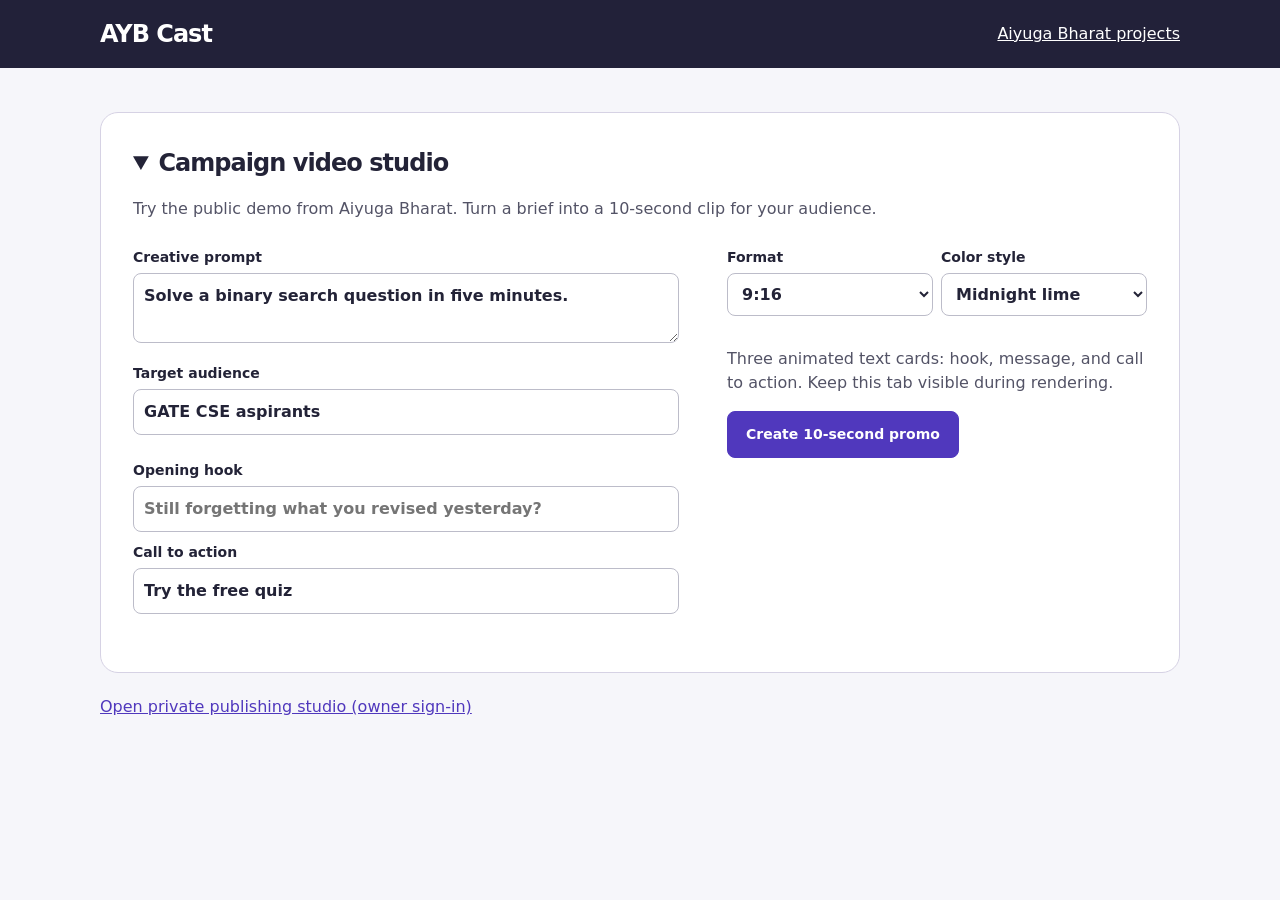
==== ayb-cast/index.html @ 58528e9b "Publish AYB Cast campaign video demo and project gallery entry" ====
<!doctype html><html lang="en"><head><meta charset="utf-8"><meta name="viewport" content="width=device-width,initial-scale=1"><title>AYB Cast · Aiyuga Bharat</title><link rel="stylesheet" href="./style.css"></head><body><header><div class="brand">AYB Cast</div><a style="color:white" href="/#projects">Aiyuga Bharat projects</a></header><main><details class="clipstudio" id="clipStudio" open><summary>Campaign video studio</summary>
<p>Try the public demo from Aiyuga Bharat. Turn a brief into a 10-second clip for your audience.</p>
<form id="clipForm"><div class="clipgrid"><div>
<label>Creative prompt<textarea required id="idea" maxlength="900" rows="2" placeholder="Show how a five-minute revision quiz helps students spot gaps.">Solve a binary search question in five minutes.</textarea></label>
<div class="prefs"><label>Target audience<input required id="audience" value="GATE CSE aspirants" maxlength="120" placeholder="GATE CSE aspirants"></label></div>
<label>Opening hook<input id="hook" maxlength="90" placeholder="Still forgetting what you revised yesterday?"></label>
<label>Call to action<input required id="cta" value="Try the free quiz" maxlength="90" placeholder="Try the free revision quiz"></label>

</div><div>
<div class="prefs"><label>Format<select id="ratio"><option>9:16</option><option>16:9</option><option>1:1</option></select></label>
<label id="paletteGroup">Color style<select id="palette"><option>Midnight lime</option><option>Ocean blue</option><option>Plum rose</option></select></label></div>
<p id="methodNote">Three animated text cards: hook, message, and call to action. Keep this tab visible during rendering.</p>
<button class="primary" id="createClip">Create 10-second promo</button>
</div></div></form><p id="clipMessage" role="status"></p>
<div id="clipOutput" hidden><video controls playsinline id="clipPlayer"></video><div><a id="downloadClip" download>Download video</a></div></div></details>
<a href="https://relaydesk-publisher-qd27.gallantmyrrh5.chatgpt.site">Open private publishing studio (owner sign-in)</a></main><script src="demo.js"></script></body></html>
---- ayb-cast/style.css ----
:root{font:16px/1.5 "DM Sans",system-ui,sans-serif;color:#232337;background:#f6f6fa;--blue:#5038bd}*{box-sizing:border-box}body{margin:0}header{background:#222139;color:white;display:flex;align-items:center;justify-content:space-between;padding:16px max(5vw,calc((100vw - 1080px)/2));gap:12px}.brand{font-size:24px;font-weight:750;letter-spacing:-1px;display:flex;align-items:center;gap:10px}.brand i{background:#c6fa7a;color:#24203b;border-radius:10px;padding:0 8px;font:bold 32px/1.1 monospace}header button{background:#38374d;color:white;border-color:#575669}main{max-width:1120px;margin:44px auto;padding:0 20px 48px}h1{font-size:clamp(42px,6vw,70px);line-height:1;letter-spacing:-.065em;margin:0}h1 span{color:var(--blue)}.intro{color:#58586c;margin:10px 0 28px}.layout{display:grid;grid-template-columns:minmax(0,1.65fr) minmax(280px,1fr);gap:20px;align-items:start}.layout>*,#handoff{background:white;border:1px solid #dedee7;border-radius:18px;padding:clamp(18px,3vw,32px)}h2{font-size:22px;letter-spacing:-.04em;margin:0 0 14px}.drop{position:relative;cursor:pointer;text-align:center;display:grid;justify-items:center;gap:4px;padding:22px 10px;border:2px dashed #c2b5ed;border-radius:12px;background:#f5f2ff;color:#39287c;overflow-wrap:anywhere}.drop:focus-within{outline:3px solid var(--blue)}#symbol{font-size:24px;background:#e4dcff;border-radius:10px;width:40px}.drop input{position:absolute;inset:0;opacity:0;cursor:pointer}.drop small{color:#655d7c}#preview{margin:10px 0 24px}#preview>*{max-height:220px;max-width:100%;border-radius:8px}label{display:block;font-size:14px;font-weight:650;margin:10px 0}input,select,textarea{display:block;width:100%;font:inherit;font-size:16px;margin:5px 0;padding:10px;border:1px solid #bcbcc9;border-radius:8px;background:white;color:inherit}textarea{resize:vertical}button{border:1px solid #cbcbd7;border-radius:8px;background:white;padding:9px 14px;font:inherit;font-size:14px;font-weight:650;cursor:pointer}button:disabled{opacity:.55;cursor:default}button:hover:enabled{filter:brightness(.95)}button:focus-visible,a:focus-visible{outline:3px solid #8473e2;outline-offset:3px}.primary{background:var(--blue);color:white;border-color:var(--blue);padding:12px 18px}.channel{display:flex;align-items:center;gap:12px;padding:9px 0;border-bottom:1px solid #e6e6ee;margin:0;font-size:16px}.channel input{width:19px;height:19px;margin-left:auto;accent-color:var(--blue)}.channel b{width:32px;height:32px;border-radius:9px;background:#eeebfa;color:#473786;display:grid;place-items:center;font-size:14px}.channel small{display:block;font-size:12px;font-weight:450;color:#666578}.bar{margin-top:20px}.bar button{width:100%}dialog{width:min(470px,92%);max-height:86vh;border:1px solid #d2d2dc;border-radius:18px;padding:26px;color:inherit}dialog::backdrop{background:#1e193c88}pre{white-space:pre-wrap;overflow-wrap:anywhere;font:inherit;padding:12px;background:#f4f4f8;border-radius:8px}small{font-weight:450}#feedback:empty{display:none}#handoff{margin-top:18px}a{color:var(--blue)}[hidden]{display:none!important}@media(max-width:720px){.layout{grid-template-columns:1fr}main{margin-top:28px}header{padding:12px 18px}}

.assistant{background:#f6f3ff;border:1px solid #dbd3f7;border-radius:14px;padding:20px;margin-bottom:28px}.assistant h2{margin-bottom:4px}.assistant p{color:#55506a;margin:6px 0 14px}.assistant p:empty{display:none}.prefs{display:grid;grid-template-columns:repeat(auto-fit,minmax(105px,1fr));gap:8px}.assistant select{font-size:14px}.suggestion{border:1px solid #ded7ee;border-radius:10px;padding:10px;background:white;margin:8px 0;min-width:0}.suggestion label{display:flex;align-items:baseline;gap:8px;font-size:15px;font-weight:450;overflow-wrap:anywhere}.suggestion input{width:auto;margin:0;flex:none}.suggestion legend{font-weight:700;padding:0 5px}.assistant h3{font-size:18px}
.clipstudio{border:1px solid #d6d2e4;background:white;border-radius:18px;padding:clamp(18px,3vw,32px);margin-bottom:22px}.clipstudio summary{font-weight:750;font-size:24px;letter-spacing:-.04em;cursor:pointer}.clipstudio p{color:#535366}.clipgrid{display:grid;grid-template-columns:1.3fr 1fr;gap:clamp(16px,4vw,48px)}#clipPlayer{display:block;width:auto;max-width:100%;max-height:360px;margin:14px 0;border-radius:12px}#clipJobs button,#useClip{margin:4px 8px}#clipOutput a{font-weight:650}@media(max-width:680px){.clipgrid{grid-template-columns:1fr;gap:4px}}
.headerActions{display:flex;gap:8px}.headerActions button{white-space:nowrap}#connection p{line-height:1.45}#accountList p{margin:5px 0;font-size:14px}#connection button,#authorize{margin:4px 0}#authorize{display:block;font-weight:650}#connection [hidden]{display:none}#connection h3{margin-bottom:0}@media(max-width:480px){header{gap:6px;padding:12px}.headerActions{gap:4px}.headerActions button{padding:8px;font-size:13px}.brand{font-size:20px}}
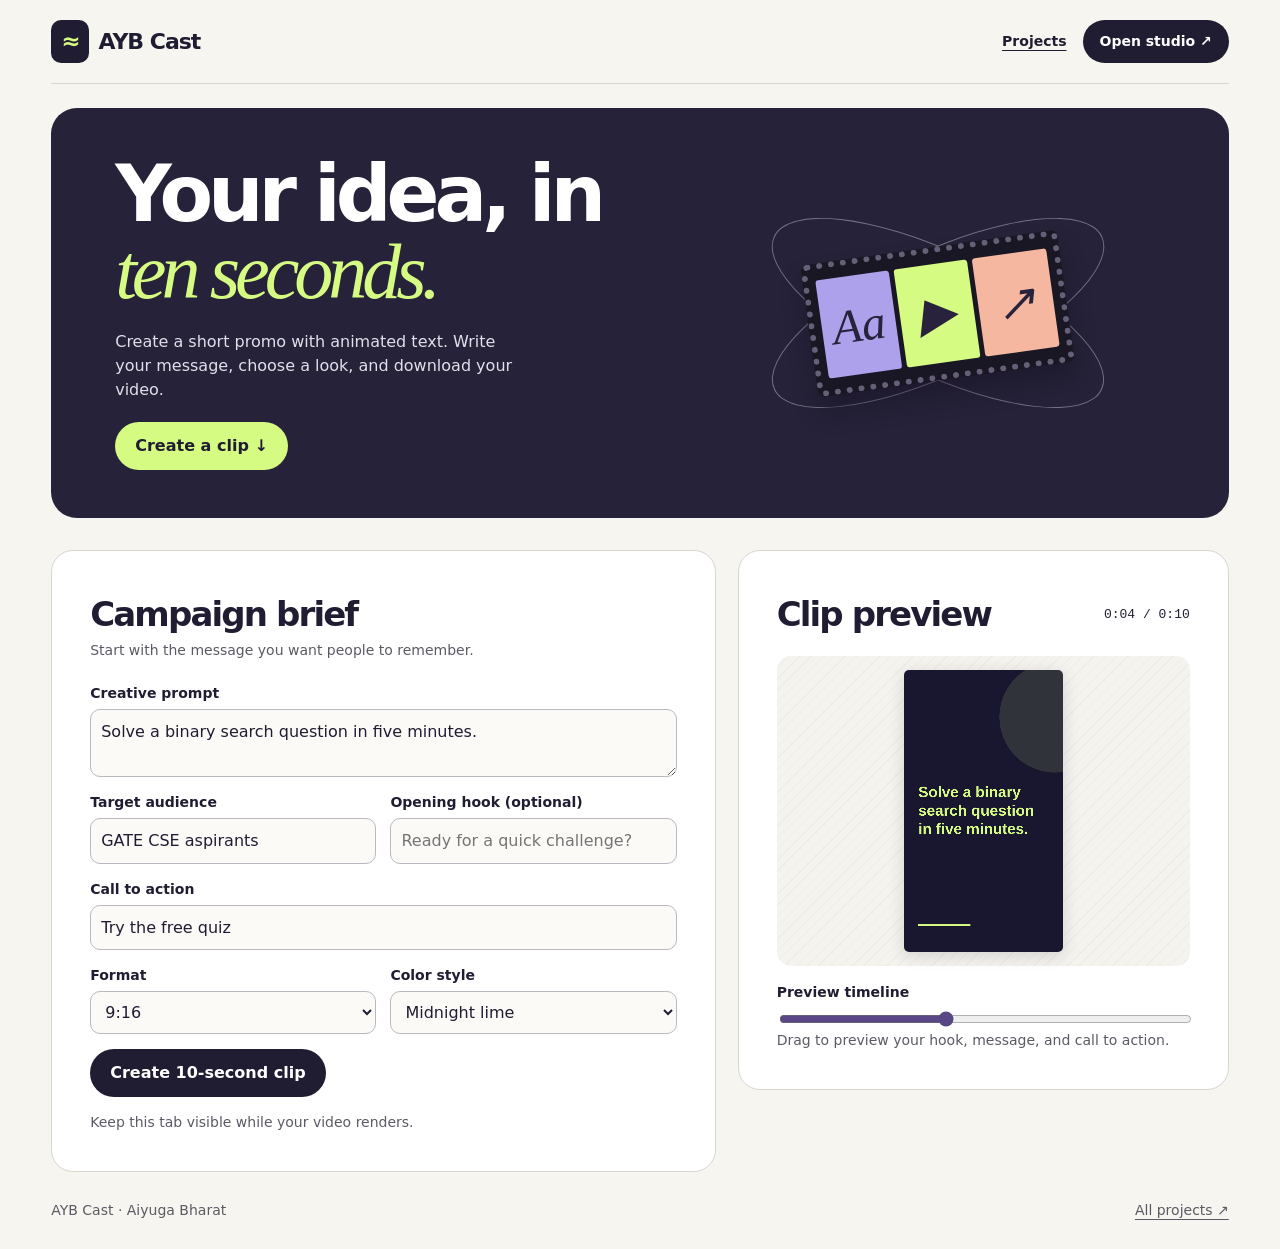
==== commit 2f49984b: "Redesign AYB Cast public demo with a responsive brief editor and interactive clip preview" ====
--- a/ayb-cast/index.html
+++ b/ayb-cast/index.html
@@ -1,16 +1,67 @@
-<!doctype html><html lang="en"><head><meta charset="utf-8"><meta name="viewport" content="width=device-width,initial-scale=1"><title>AYB Cast · Aiyuga Bharat</title><link rel="stylesheet" href="./style.css"></head><body><header><div class="brand">AYB Cast</div><a style="color:white" href="/#projects">Aiyuga Bharat projects</a></header><main><details class="clipstudio" id="clipStudio" open><summary>Campaign video studio</summary>
-<p>Try the public demo from Aiyuga Bharat. Turn a brief into a 10-second clip for your audience.</p>
-<form id="clipForm"><div class="clipgrid"><div>
-<label>Creative prompt<textarea required id="idea" maxlength="900" rows="2" placeholder="Show how a five-minute revision quiz helps students spot gaps.">Solve a binary search question in five minutes.</textarea></label>
-<div class="prefs"><label>Target audience<input required id="audience" value="GATE CSE aspirants" maxlength="120" placeholder="GATE CSE aspirants"></label></div>
-<label>Opening hook<input id="hook" maxlength="90" placeholder="Still forgetting what you revised yesterday?"></label>
-<label>Call to action<input required id="cta" value="Try the free quiz" maxlength="90" placeholder="Try the free revision quiz"></label>
-
-</div><div>
-<div class="prefs"><label>Format<select id="ratio"><option>9:16</option><option>16:9</option><option>1:1</option></select></label>
-<label id="paletteGroup">Color style<select id="palette"><option>Midnight lime</option><option>Ocean blue</option><option>Plum rose</option></select></label></div>
-<p id="methodNote">Three animated text cards: hook, message, and call to action. Keep this tab visible during rendering.</p>
-<button class="primary" id="createClip">Create 10-second promo</button>
-</div></div></form><p id="clipMessage" role="status"></p>
-<div id="clipOutput" hidden><video controls playsinline id="clipPlayer"></video><div><a id="downloadClip" download>Download video</a></div></div></details>
-<a href="https://relaydesk-publisher-qd27.gallantmyrrh5.chatgpt.site">Open private publishing studio (owner sign-in)</a></main><script src="demo.js"></script></body></html>+<!doctype html>
+<html lang="en">
+<head>
+<meta charset="utf-8">
+<meta name="viewport" content="width=device-width,initial-scale=1">
+<meta name="theme-color" content="#201d32">
+<title>AYB Cast · Campaign video studio</title>
+<style>
+* {box-sizing:border-box}
+:root {--ink:#201d32;--paper:#f7f5ef;--lime:#d6fb83;--line:#d9d6cf;--muted:#5d5964}
+body {margin:0;background:var(--paper);color:var(--ink);font:16px/1.5 "DM Sans",system-ui,sans-serif}
+header,main,footer {width:min(1190px,92%);margin:auto}
+header,nav,.brand,.sectionhead,.actions,footer {display:flex;align-items:center;gap:16px}
+header {justify-content:space-between;padding:20px 0;border-bottom:1px solid var(--line)}
+a {color:inherit;text-underline-offset:4px}
+.brand {font-size:22px;font-weight:800;text-decoration:none;letter-spacing:-1px;gap:9px}
+.mark {background:var(--ink);color:var(--lime);border-radius:10px;padding:4px 10px;font-size:23px}
+nav a {font-size:14px;font-weight:650}.studio {background:var(--ink);color:white;padding:11px 17px;border-radius:30px;text-decoration:none}
+.hero {padding:48px clamp(22px,5vw,74px);margin:24px 0 32px;background:#262239;color:#fff;border-radius:26px;display:grid;grid-template-columns:1.25fr 1fr;align-items:center;gap:28px;overflow:hidden}
+h1,h2,p {margin:0}h1 {font-size:clamp(46px,6.1vw,86px);line-height:.98;letter-spacing:-.065em;font-weight:740;max-width:12ch}
+h1 em {font-family:Georgia,serif;color:var(--lime);font-weight:400}
+.hero p {color:#e2dfec;max-width:41ch;margin:20px 0}
+.cta,button {display:inline-flex;align-items:center;justify-content:center;background:var(--lime);color:var(--ink);font:inherit;font-weight:720;border:0;border-radius:24px;padding:12px 20px;text-decoration:none;cursor:pointer}
+.art {display:grid;place-items:center;position:relative;isolation:isolate;min-height:190px}.art:before,.art:after {content:"";position:absolute;border:1px solid #777187;border-radius:50%;width:min(100%,360px);height:64%;transform:rotate(-25deg);z-index:-1}.art:after {transform:rotate(25deg)}
+.film {display:flex;align-items:center;gap:5px;transform:rotate(-8deg);background:#191724;border:6px dotted #655f77;padding:11px 7px;border-radius:7px;box-shadow:0 16px 22px #13102166}
+.frame {display:grid;place-items:center;width:clamp(58px,5.8vw,84px);aspect-ratio:3/4;background:#ada1ec;color:#29223c;font:italic 48px Georgia;border-radius:3px}
+.frame:nth-child(2){background:var(--lime)}.frame:nth-child(3){background:#f5b7a0}
+.workspace {display:grid;grid-template-columns:minmax(0,1.15fr) minmax(0,.85fr);gap:22px;align-items:start}
+.panel {background:#fff;border:1px solid var(--line);border-radius:22px;padding:clamp(20px,3vw,38px)}
+h2 {font-size:clamp(24px,3vw,34px);letter-spacing:-.055em}.panel>p,.hint {color:var(--muted);font-size:14px}
+form {display:grid;gap:15px;margin-top:22px}.pair {display:grid;grid-template-columns:1fr 1fr;gap:14px}
+label {display:grid;gap:5px;font-weight:650;font-size:14px}
+input,textarea,select {width:100%;min-width:0;line-height:1.45;font-family:inherit;font-size:16px;background:#fbfaf7;color:var(--ink);border:1px solid #bcb8bf;border-radius:10px;padding:10px}
+textarea {resize:vertical}button {background:var(--ink);color:white}button:disabled {opacity:.6;cursor:wait}
+a:focus-visible,button:focus-visible,input:focus-visible,textarea:focus-visible,select:focus-visible {outline:3px solid #7860c4;outline-offset:3px}
+.sectionhead {justify-content:space-between;margin-bottom:16px}.time {font:13px monospace;white-space:nowrap}
+.stage {display:grid;place-items:center;height:310px;border-radius:14px;background:repeating-linear-gradient(135deg,#eeece7 0 1px,#f5f3ee 1px 8px);padding:14px}
+canvas {max-width:100%;max-height:100%;width:auto;height:auto;min-height:0;min-width:0;border-radius:5px;box-shadow:0 4px 16px #211d3326}
+.scrub {margin-top:16px}.scrub input {padding:0;accent-color:#594684}video {width:100%;max-height:360px;background:#161420;border-radius:12px}
+#clipMessage:not(:empty),#clipOutput {margin-top:14px}footer {justify-content:space-between;padding:28px 0;color:var(--muted);font-size:14px}
+@media(max-width:740px){.workspace {grid-template-columns:1fr}.hero {padding:28px;grid-template-columns:1fr}.art {display:none}.hero h1 {max-width:14ch}nav .projects {display:none}.pair {grid-template-columns:1fr}.stage {height:260px}header {padding:14px 0}.studio {padding:10px 12px}}
+</style></head>
+<body><header><a class="brand" href="./"><span class="mark" aria-hidden="true">≈</span> AYB Cast</a><nav aria-label="Main"><a class="projects" href="/#projects">Projects</a><a class="studio" href="https://cast.aiyugabharat.com">Open studio ↗</a></nav></header>
+<main><section class="hero"><div><h1>Your idea, in <em>ten seconds.</em></h1><p>Create a short promo with animated text. Write your message, choose a look, and download your video.</p><a class="cta" href="#composer">Create a clip ↓</a></div><div class="art" aria-hidden="true"><div class="film"><span class="frame">Aa</span><span class="frame">▶</span><span class="frame">↗</span></div></div></section>
+<div class="workspace"><section class="panel" id="composer"><h2>Campaign brief</h2><p>Start with the message you want people to remember.</p>
+<form id="clipForm"><label>Creative prompt<textarea required id="idea" maxlength="900" rows="2">Solve a binary search question in five minutes.</textarea></label>
+<div class="pair"><label>Target audience<input required id="audience" maxlength="120" value="GATE CSE aspirants"></label><label>Opening hook (optional)<input id="hook" maxlength="90" placeholder="Ready for a quick challenge?"></label></div>
+<label>Call to action<input required id="cta" maxlength="90" value="Try the free quiz"></label>
+<div class="pair"><label>Format<select id="ratio"><option>9:16</option><option>16:9</option><option>1:1</option></select></label><label>Color style<select id="palette"><option>Midnight lime</option><option>Ocean blue</option><option>Plum rose</option></select></label></div>
+<div class="actions"><button id="createClip">Create 10-second clip</button></div><p class="hint">Keep this tab visible while your video renders.</p></form>
+<p id="clipMessage" role="status"></p><div id="clipOutput" hidden><video controls playsinline id="clipPlayer"></video><a id="downloadClip" download>Download video ↓</a></div></section>
+<section class="panel"><div class="sectionhead"><h2>Clip preview</h2><output class="time" id="time" for="position">0:04 / 0:10</output></div><div class="stage"><canvas id="preview" aria-label="Preview of your animated text card"></canvas></div><label class="scrub">Preview timeline<input id="position" type="range" min="0" max="10" step=".1" value="4"></label><p class="hint">Drag to preview your hook, message, and call to action.</p></section></div></main>
+<footer><span>AYB Cast · Aiyuga Bharat</span><a href="/#projects">All projects ↗</a></footer>
+<script src="./demo.js"></script>
+<script>
+function refreshPreview() {
+  const brief = Object.fromEntries(['idea','hook','audience','cta','palette','ratio'].map(id => [id, document.getElementById(id).value.trim()]));
+  const canvas = document.getElementById('preview');
+  [canvas.width, canvas.height] = brief.ratio === '9:16' ? [720,1280] : brief.ratio === '16:9' ? [1280,720] : [720,720];
+  const seconds = Number(document.getElementById('position').value);
+  drawCard(canvas.getContext('2d'), canvas.width, canvas.height, brief, seconds);
+  document.getElementById('time').textContent = '0:' + String(Math.floor(seconds)).padStart(2,'0') + ' / 0:10';
+}
+document.getElementById('clipForm').addEventListener('input', refreshPreview);
+document.getElementById('position').addEventListener('input', refreshPreview);
+refreshPreview();
+</script></body></html>
